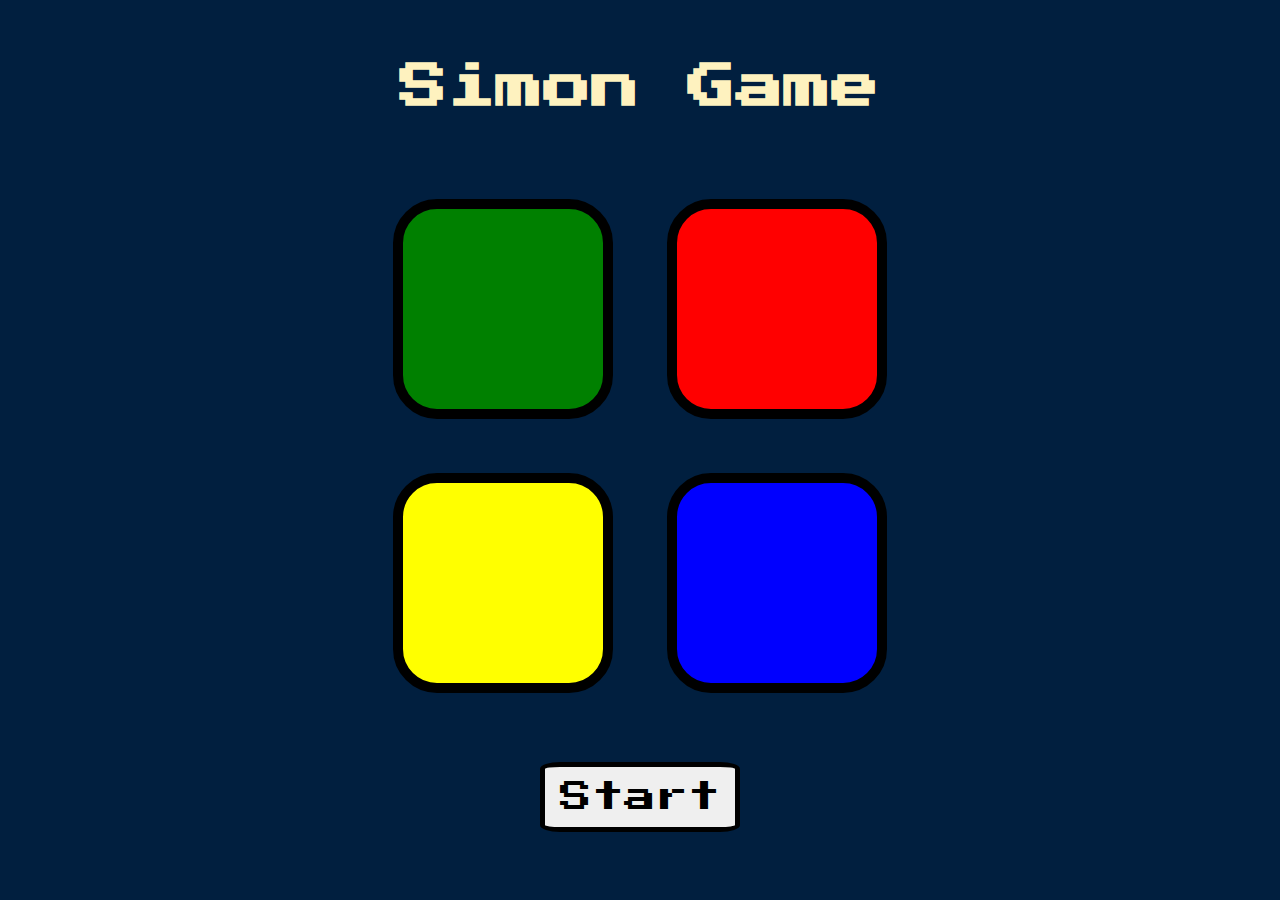
==== index.html @ 52101eec "Rename index_bootstrap.html to index.html" ====
<!DOCTYPE html>
<html lang="en" dir="ltr">

<head>
  <meta charset="utf-8">
  <title>Simon</title>
  <link rel="stylesheet" href="styles_bootstrap.css">
  <link href="https://fonts.googleapis.com/css?family=Press+Start+2P" rel="stylesheet">
  <!-- Bootstrap CSS Style Sheet -->
  <link href="https://cdn.jsdelivr.net/npm/bootstrap@5.0.0-beta2/dist/css/bootstrap.min.css" rel="stylesheet" integrity="sha384-BmbxuPwQa2lc/FVzBcNJ7UAyJxM6wuqIj61tLrc4wSX0szH/Ev+nYRRuWlolflfl" crossorigin="anonymous">
</head>

<body class="bdy">
  <h1 id="level-title">Simon Game</h1>

  <div class="container">
    <div>

      <div type="button" id="green" class="bttn green">

      </div>

      <div type="button" id="red" class="bttn red">

      </div>
    </div>

    <div>

      <div type="button" id="yellow" class="bttn yellow">

      </div>
      <div type="button" id="blue" class="bttn blue">

      </div>

    </div>

  </div>

  <div class="container">
    <button type="button" name="startstop" class="ss">Start</button>
  </div>

  <!-- jQuery CDN -->
  <script src="https://ajax.googleapis.com/ajax/libs/jquery/3.6.0/jquery.min.js"></script>
  <script src="game_bootstrap.js" charset="utf-8"></script>

</body>

</html>
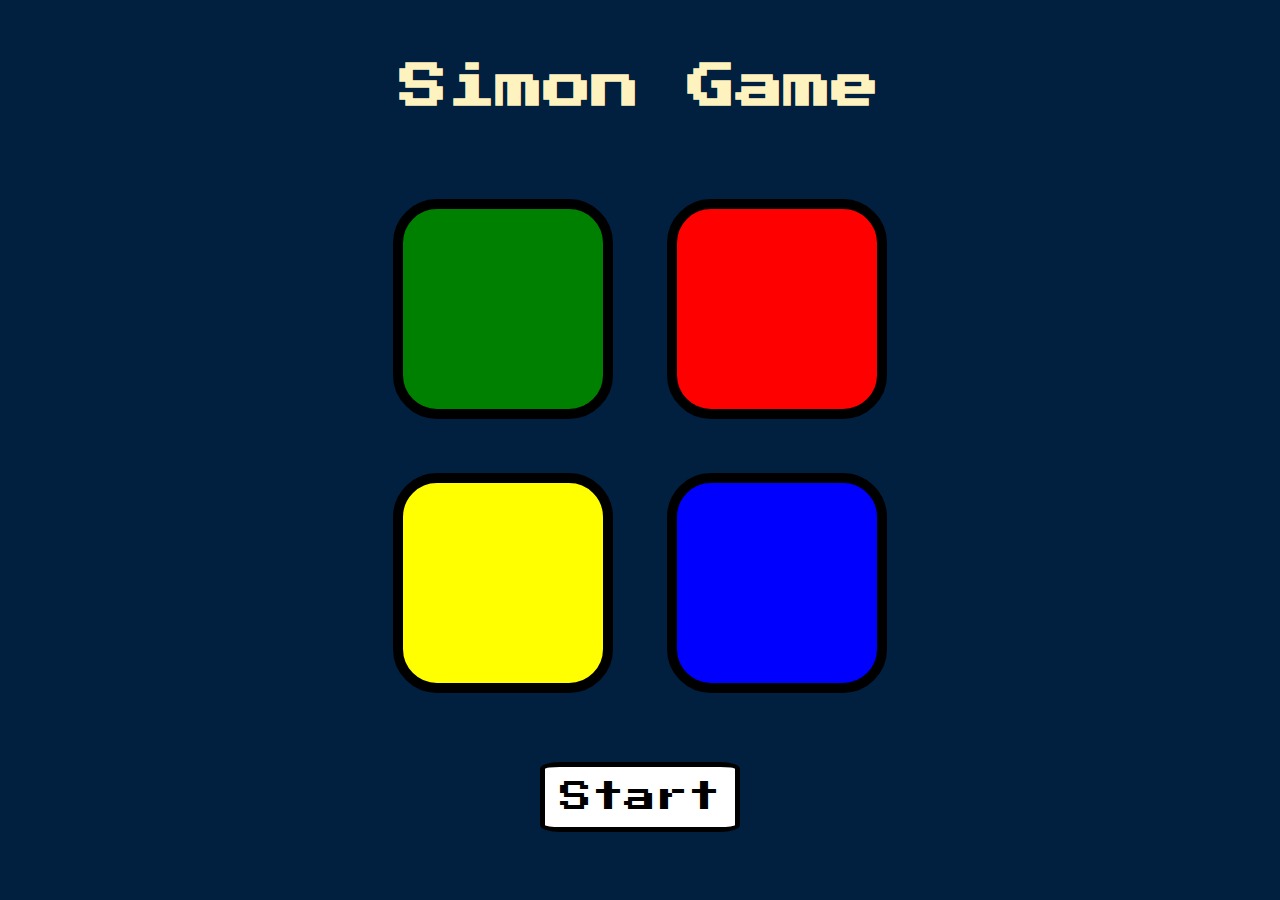
==== commit a091780e: "Bootstrap Removed" ====
--- a/index.html
+++ b/index.html
@@ -1,51 +1,50 @@
-<!DOCTYPE html>
-<html lang="en" dir="ltr">
-
-<head>
-  <meta charset="utf-8">
-  <title>Simon</title>
-  <link rel="stylesheet" href="styles_bootstrap.css">
-  <link href="https://fonts.googleapis.com/css?family=Press+Start+2P" rel="stylesheet">
-  <!-- Bootstrap CSS Style Sheet -->
-  <link href="https://cdn.jsdelivr.net/npm/bootstrap@5.0.0-beta2/dist/css/bootstrap.min.css" rel="stylesheet" integrity="sha384-BmbxuPwQa2lc/FVzBcNJ7UAyJxM6wuqIj61tLrc4wSX0szH/Ev+nYRRuWlolflfl" crossorigin="anonymous">
-</head>
-
-<body class="bdy">
-  <h1 id="level-title">Simon Game</h1>
-
-  <div class="container">
-    <div>
-
-      <div type="button" id="green" class="bttn green">
-
-      </div>
-
-      <div type="button" id="red" class="bttn red">
-
-      </div>
-    </div>
-
-    <div>
-
-      <div type="button" id="yellow" class="bttn yellow">
-
-      </div>
-      <div type="button" id="blue" class="bttn blue">
-
-      </div>
-
-    </div>
-
-  </div>
-
-  <div class="container">
-    <button type="button" name="startstop" class="ss">Start</button>
-  </div>
-
-  <!-- jQuery CDN -->
-  <script src="https://ajax.googleapis.com/ajax/libs/jquery/3.6.0/jquery.min.js"></script>
-  <script src="game_bootstrap.js" charset="utf-8"></script>
-
-</body>
-
-</html>
+<!DOCTYPE html>
+<html lang="en" dir="ltr">
+
+<head>
+  <meta charset="utf-8">
+  <title>Simon</title>
+  <link rel="stylesheet" href="styles.css">
+  <link href="https://fonts.googleapis.com/css?family=Press+Start+2P" rel="stylesheet">
+</head>
+
+<body class="bdy">
+  <h1 id="level-title">Simon Game</h1>
+
+  <div class="container">
+    <div>
+
+      <div id="green" class="bttn green">
+
+      </div>
+
+      <div id="red" class="bttn red">
+
+      </div>
+    </div>
+
+    <div>
+
+      <div id="yellow" class="bttn yellow">
+
+      </div>
+      <div id="blue" class="bttn blue">
+
+      </div>
+
+    </div>
+
+  </div>
+
+  <div class="container">
+    <button type="button" name="startstop" class="ss">Start</button>
+  </div>
+  <h3 id="high-score"></h3>
+  <h4 id="high-score"></h4>
+  <!-- jQuery CDN -->
+  <script src="https://ajax.googleapis.com/ajax/libs/jquery/3.6.0/jquery.min.js"></script>
+  <script src="game.js" charset="utf-8"></script>
+
+</body>
+
+</html>
--- a/styles.css
+++ b/styles.css
@@ -0,0 +1,73 @@
+.bdy {
+  text-align: center;
+  background-color: #011F3F;
+}
+
+#level-title {
+  font-family: 'Press Start 2P', cursive;
+  font-size: 3rem;
+  margin: 5%;
+  color: #FEF2BF;
+}
+
+#high-score {
+  font-family: 'Press Start 2P', cursive;
+  font-size: 1rem;
+  margin: 2%;
+  color: #FEF2BF;
+}
+
+.container {
+  display: block;
+  width: 50%, 0%;
+  margin: auto;
+  padding-bottom: 30px;
+}
+
+.bttn {
+  margin: 25px;
+  display: inline-block;
+  height: 200px;
+  width: 200px;
+  border: 10px solid black;
+  border-radius: 20%;
+}
+
+.ss {
+  font-family: 'Press Start 2P', cursive;
+  font-size: 2rem;
+  margin: 5%;
+  margin: 10px;
+  display: inline-block;
+  height: 70px;
+  width: 200px;
+  border: 5px solid black;
+  border-radius: 10%;
+  background-color: white;
+}
+
+.game-over {
+  background-color: red;
+  opacity: 0.8;
+}
+
+.red {
+  background-color: red;
+}
+
+.green {
+  background-color: green;
+}
+
+.blue {
+  background-color: blue;
+}
+
+.yellow {
+  background-color: yellow;
+}
+
+.pressed {
+  box-shadow: 0 0 20px white;
+  background-color: grey;
+}
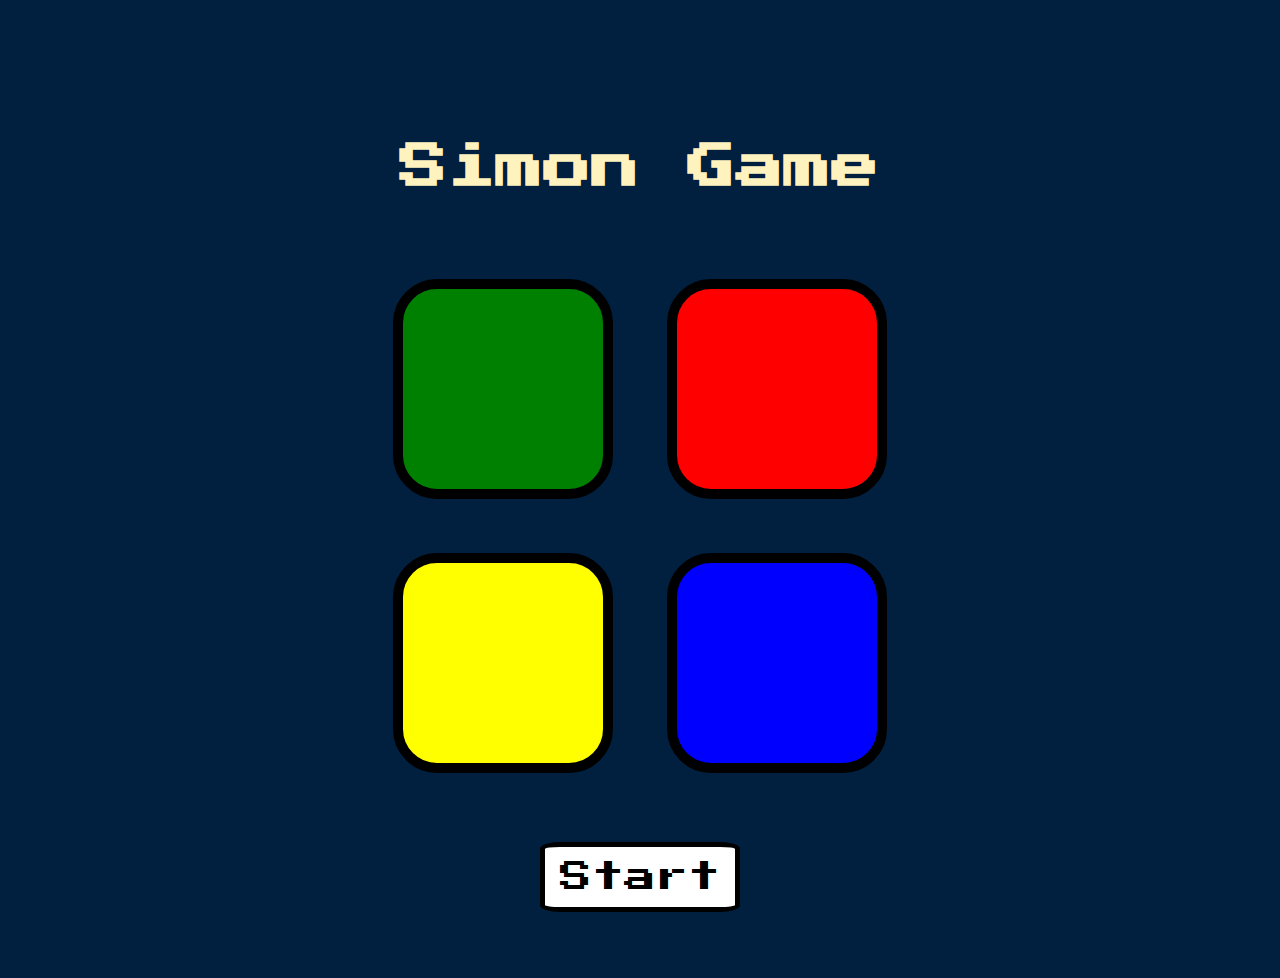
==== commit 11a86887: "Added link to favicon" ====
--- a/index.html
+++ b/index.html
@@ -4,6 +4,7 @@
 <head>
   <meta charset="utf-8">
   <title>Simon</title>
+  <link rel="icon" href="favicon.ico">
   <link rel="stylesheet" href="styles.css">
   <link href="https://fonts.googleapis.com/css?family=Press+Start+2P" rel="stylesheet">
 </head>
--- a/styles.css
+++ b/styles.css
@@ -6,6 +6,7 @@
 #level-title {
   font-family: 'Press Start 2P', cursive;
   font-size: 3rem;
+  padding-top: 5rem;
   margin: 5%;
   color: #FEF2BF;
 }
@@ -36,9 +37,8 @@
 .ss {
   font-family: 'Press Start 2P', cursive;
   font-size: 2rem;
-  margin: 5%;
+  text-align: center;
   margin: 10px;
-  display: inline-block;
   height: 70px;
   width: 200px;
   border: 5px solid black;
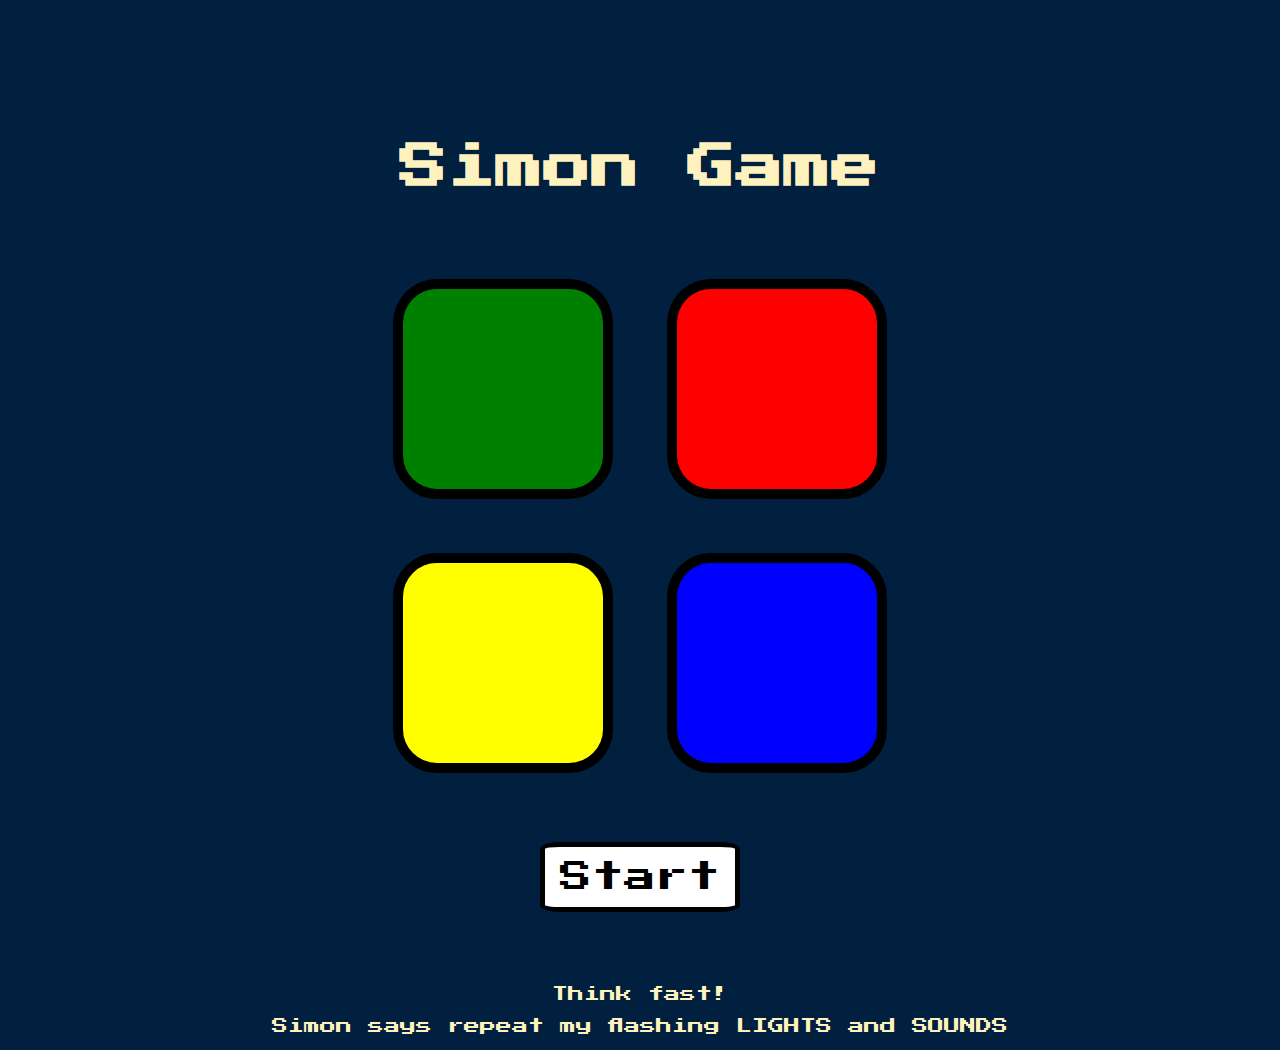
==== commit c6c6f937: "Game text" ====
--- a/index.html
+++ b/index.html
@@ -48,4 +48,9 @@
 
 </body>
 
+<footer>
+  Think fast! <br>
+  Simon says repeat my flashing LIGHTS and SOUNDS
+</footer>
+
 </html>
--- a/styles.css
+++ b/styles.css
@@ -71,3 +71,11 @@
   box-shadow: 0 0 20px white;
   background-color: grey;
 }
+
+footer {
+  color: #FEF2BF;
+  font-size: 1rem;
+  text-align: center;
+  font-family: 'Press Start 2P', cursive;
+  line-height: 2;
+}
